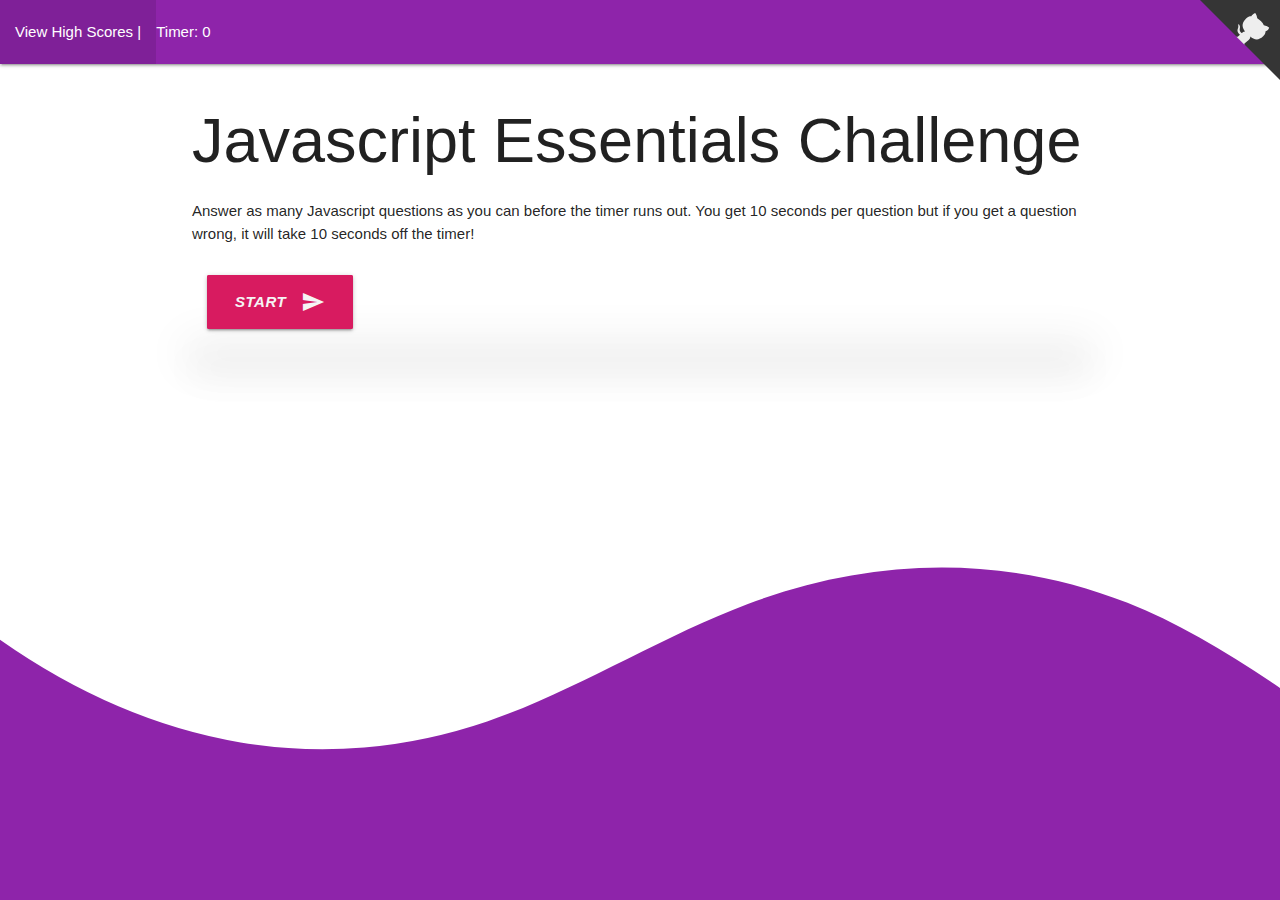
==== index.html @ c33bb9f9 "quiz functionality for timer displaying time score at the end" ====
<!DOCTYPE html>
<html lang="en">
  <head>
    <meta charset="UTF-8" />
    <!--Import Google Icon Font-->
    <link
      href="https://fonts.googleapis.com/icon?family=Material+Icons"
      rel="stylesheet"
    />
    <!--Import materialize.css-->
    <link
      rel="stylesheet"
      href="https://cdnjs.cloudflare.com/ajax/libs/materialize/1.0.0/css/materialize.min.css"
    />
    <!-- Link StyleSheet -->
    <link rel="stylesheet" href="./assets/style.css" />
    <!--Let browser know website is optimized for mobile-->
    <meta name="viewport" content="width=device-width, initial-scale=1.0" />
    <title>Javascript Quiz</title>
  </head>
  <body>
    <nav>
      <div class="nav-wrapper purple darken-1">
        <!-- Octocat in the Corner -->
        <a
          class="github-corner right"
          href="https://github.com/jessicablank/javascript-quiz"
          target="_blank"
        >
          <svg
            width="80"
            height="80"
            viewbox="0 0 250 250"
            title="Visit Me on GitHub"
          >
            <path d="M0 0h250v250" />
            <path
              class="octo-arm"
              d="M127.4 110c-14.6-9.2-9.4-19.5-9.4-19.5 3-7 1.5-11 1.5-11-1-6.2 3-2 3-2 4 4.7 2 11 2 11-2.2 10.4 5 14.8 9 16.2"
              fill="currentColor"
              style="transform-origin: 130px 110px"
            />
            <path
              class="octo-body"
              d="M113.2 114.3s3.6 1.6 4.7.6l15-13.7c3-2.4 6-3 8.2-2.7-8-11.2-14-25 3-41 4.7-4.4 10.6-6.4 16.2-6.4.6-1.6 3.6-7.3 11.8-10.7 0 0 4.5 2.7 6.8 16.5 4.3 2.7 8.3 6 12 9.8 3.3 3.5 6.7 8 8.6 12.3 14 3 16.8 8 16.8 8-3.4 8-9.4 11-11.4 11 0 5.8-2.3 11-7.5 15.5-16.4 16-30 9-40 .2 0 3-1 7-5.2 11l-13.3 11c-1 1 .5 5.3.8 5z"
              fill="currentColor"
            />
          </svg>
        </a>
        <ul id="nav-mobile" class="left hide-on-med-and-down">
          <li><a href="highscores.html">View High Scores |</a></li>
          <li class="timer"> Timer: <span id="time"> 0 </span></li>
        </ul>
      </div>
    </nav>

        <!-- Quiz Home Page -->
    <main class="container">
      <section id="home-page" class="show">
        <h1>Javascript Essentials Challenge</h1>
        <p>
          Answer as many Javascript questions as you can before the
          timer runs out. You get 10 seconds per question but if you get a question wrong, it will take 10 seconds
          off the timer!
        </p>
        <button
          class="btn pulse waves-effect waves-light btn-large"
          id="start-btn"
          type="submit"
          name="action"
        >
          Start
          <i class="material-icons right">send</i>
        </button>
        <div class="custom-shape-divider-bottom-1606973803">
          <svg
            data-name="Layer 1"
            xmlns="http://www.w3.org/2000/svg"
            viewBox="0 0 1200 120"
            preserveAspectRatio="none"
          >
            <path
              d="M985.66,92.83C906.67,72,823.78,31,743.84,14.19c-82.26-17.34-168.06-16.33-250.45.39-57.84,11.73-114,31.07-172,41.86A600.21,600.21,0,0,1,0,27.35V120H1200V95.8C1132.19,118.92,1055.71,111.31,985.66,92.83Z"
              class="shape-fill"
            ></path>
          </svg>
        </div>
      </section>
    </main>

<!-- Quiz Questions Page -->
    <article class="container">
      <div id="questions" class="hide">
          <h3 id="question-text"></h3>
          <div id="answers" class="answers"></div>
          <div class="custom-shape-divider-bottom-1607409541">
            <svg data-name="Layer 1" xmlns="http://www.w3.org/2000/svg" viewBox="0 0 1200 120" preserveAspectRatio="none">
                <path d="M0,0V46.29c47.79,22.2,103.59,32.17,158,28,70.36-5.37,136.33-33.31,206.8-37.5C438.64,32.43,512.34,53.67,583,72.05c69.27,18,138.3,24.88,209.4,13.08,36.15-6,69.85-17.84,104.45-29.34C989.49,25,1113-14.29,1200,52.47V0Z" opacity=".25" class="shape-fill"></path>
                <path d="M0,0V15.81C13,36.92,27.64,56.86,47.69,72.05,99.41,111.27,165,111,224.58,91.58c31.15-10.15,60.09-26.07,89.67-39.8,40.92-19,84.73-46,130.83-49.67,36.26-2.85,70.9,9.42,98.6,31.56,31.77,25.39,62.32,62,103.63,73,40.44,10.79,81.35-6.69,119.13-24.28s75.16-39,116.92-43.05c59.73-5.85,113.28,22.88,168.9,38.84,30.2,8.66,59,6.17,87.09-7.5,22.43-10.89,48-26.93,60.65-49.24V0Z" opacity=".5" class="shape-fill"></path>
                <path d="M0,0V5.63C149.93,59,314.09,71.32,475.83,42.57c43-7.64,84.23-20.12,127.61-26.46,59-8.63,112.48,12.24,165.56,35.4C827.93,77.22,886,95.24,951.2,90c86.53-7,172.46-45.71,248.8-84.81V0Z" class="shape-fill"></path>
            </svg>
        </div>
      </div>
    </article>

    <!-- Quiz Response Styling -->

    <section class="container z-depth-5">
      <div id="response" class="response hide">
      </div>
    </section>
<!-- Quiz End -->
    <section class="container">
      <div id="end-screen" class="quiz-end hide">
        <h2>Well Done!</h2>
        <p>You completed the quiz in <span id="quiz-time"></span>seconds.</p>
        <p>
          Enter your initials to save your time: <input type="text" id="user-initials" max=3 />
          <button id="submit">Save Score</button>
        </p>
        <div class="custom-shape-divider-bottom-1607061032">
          <svg data-name="Layer 1" xmlns="http://www.w3.org/2000/svg" viewBox="0 0 1200 120" preserveAspectRatio="none">
              <path d="M0,0V46.29c47.79,22.2,103.59,32.17,158,28,70.36-5.37,136.33-33.31,206.8-37.5C438.64,32.43,512.34,53.67,583,72.05c69.27,18,138.3,24.88,209.4,13.08,36.15-6,69.85-17.84,104.45-29.34C989.49,25,1113-14.29,1200,52.47V0Z" opacity=".25" class="shape-fill"></path>
              <path d="M0,0V15.81C13,36.92,27.64,56.86,47.69,72.05,99.41,111.27,165,111,224.58,91.58c31.15-10.15,60.09-26.07,89.67-39.8,40.92-19,84.73-46,130.83-49.67,36.26-2.85,70.9,9.42,98.6,31.56,31.77,25.39,62.32,62,103.63,73,40.44,10.79,81.35-6.69,119.13-24.28s75.16-39,116.92-43.05c59.73-5.85,113.28,22.88,168.9,38.84,30.2,8.66,59,6.17,87.09-7.5,22.43-10.89,48-26.93,60.65-49.24V0Z" opacity=".5" class="shape-fill"></path>
              <path d="M0,0V5.63C149.93,59,314.09,71.32,475.83,42.57c43-7.64,84.23-20.12,127.61-26.46,59-8.63,112.48,12.24,165.56,35.4C827.93,77.22,886,95.24,951.2,90c86.53-7,172.46-45.71,248.8-84.81V0Z" class="shape-fill"></path>
          </svg>
      </div>
      </div>
    </section>
    

    <!-- Compiled and minified JavaScript -->
    <script src=./assets/questions.js></script>
    <script src=./assets/quiz.js></script>
    
    <script
      src="https://code.jquery.com/jquery-3.5.1.min.js"
      integrity="sha256-9/aliU8dGd2tb6OSsuzixeV4y/faTqgFtohetphbbj0="
      crossorigin="anonymous"
    ></script>
    <script src="https://cdnjs.cloudflare.com/ajax/libs/materialize/1.0.0/js/materialize.min.js"></script>
    <script src="https://ajax.googleapis.com/ajax/libs/jquery/2.1.1/jquery.min.js"></script>
  </body>
</html>
---- assets/style.css ----
/* define primary colors */
nav-wrapper {
  background-color: #8e24aa;
}

#start-btn {
  background-color: #d81b60;
  color: #f5f5f5;
}

.custom-shape-divider-bottom-1606973803 {
  position: absolute;
  bottom: 0;
  left: 0;
  width: 100%;
  overflow: hidden;
  line-height: 0;
}

.custom-shape-divider-bottom-1606973803 svg {
  position: relative;
  display: block;
  width: calc(142% + 1.3px);
  height: 337px;
}

.custom-shape-divider-bottom-1606973803 .shape-fill {
  fill: #8E24AA;
}

button {
  background-color: #8e24aa;
  color: #f5f5f5;
  font-family: -apple-system, BlinkMacSystemFont, 'Segoe UI', Roboto, Oxygen, Ubuntu, Cantarell, 'Open Sans', 'Helvetica Neue', sans-serif;
  font-weight: bold;
  font-style: italic;
  margin: 1rem;
  padding: 1rem;
  border: 1px solid;
  -webkit-box-shadow: 5px 10px #f5f5f5;
          box-shadow: 5px 10px #f5f5f5;
  cursor: pointer;
}

#response {
  text-align: center;
  font-weight: bold;
  font-size: 10rem;
  background-color: #d81b60;
  color: #f5f5f5;
}

.custom-shape-divider-bottom-1607409541 {
  position: absolute;
  bottom: 0;
  left: 0;
  width: 100%;
  overflow: hidden;
  line-height: 0;
  -webkit-transform: rotate(180deg);
          transform: rotate(180deg);
}

.custom-shape-divider-bottom-1607409541 svg {
  position: relative;
  display: block;
  width: calc(100% + 1.3px);
  height: 150px;
}

.custom-shape-divider-bottom-1607409541 .shape-fill {
  fill: #D81B60;
}

.custom-shape-divider-bottom-1607061032 {
  position: absolute;
  bottom: 0;
  left: 0;
  width: 100%;
  overflow: hidden;
  line-height: 0;
  -webkit-transform: rotate(180deg);
          transform: rotate(180deg);
}

.custom-shape-divider-bottom-1607061032 svg {
  position: relative;
  display: block;
  width: calc(164% + 1.3px);
  height: 133px;
  -webkit-transform: rotateY(180deg);
          transform: rotateY(180deg);
}

.custom-shape-divider-bottom-1607061032 .shape-fill {
  fill: #D81B60;
}

/* Octocat in the Right Corner Start*/
.github-corner svg {
  position: absolute;
  right: 0;
  top: 0;
  color: #eeeeee;
  fill: #353535;
}

.github-corner:hover .octo-arm {
  -webkit-animation: octocat-wave .56s;
          animation: octocat-wave .56s;
}

@-webkit-keyframes octocat-wave {
  0%, 100% {
    -webkit-transform: rotate(0);
            transform: rotate(0);
  }
  20%, 60% {
    -webkit-transform: rotate(-20deg);
            transform: rotate(-20deg);
  }
  40%, 80% {
    -webkit-transform: rotate(10deg);
            transform: rotate(10deg);
  }
}

@keyframes octocat-wave {
  0%, 100% {
    -webkit-transform: rotate(0);
            transform: rotate(0);
  }
  20%, 60% {
    -webkit-transform: rotate(-20deg);
            transform: rotate(-20deg);
  }
  40%, 80% {
    -webkit-transform: rotate(10deg);
            transform: rotate(10deg);
  }
}
/*# sourceMappingURL=style.css.map */
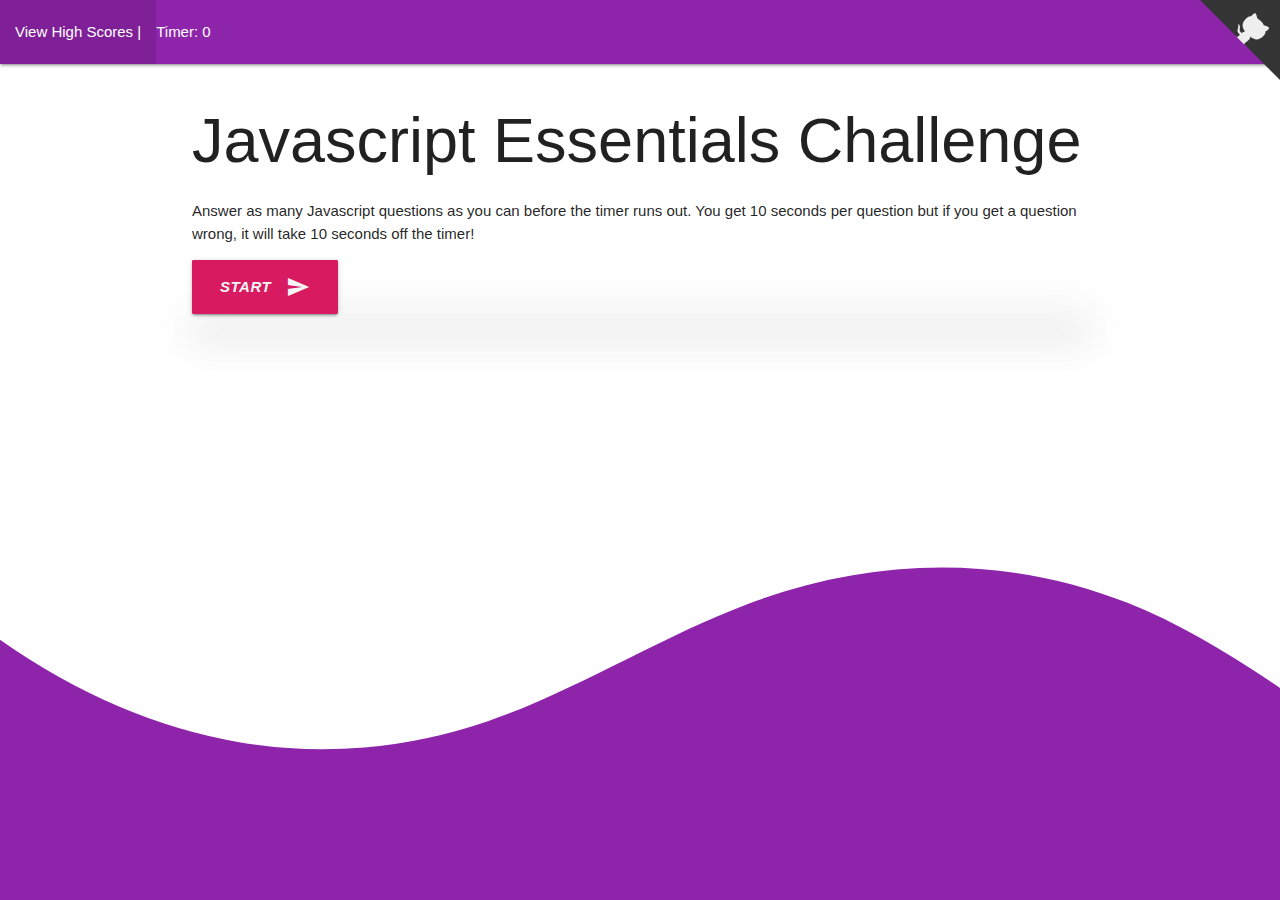
==== commit 0583433c: "updated error message if user attempts to save high score without entering initials, also updated so" ====
--- a/index.html
+++ b/index.html
@@ -113,9 +113,16 @@
     <section class="container">
       <div id="end-screen" class="quiz-end hide">
         <h2>Well Done!</h2>
-        <p>You completed the quiz in <span id="quiz-time"></span>seconds.</p>
+        <p>You completed the quiz in <span class="quiz-results" id="quiz-time"> </span> seconds.</p>
+        <p>And you answered <span class="quiz-results" id="quiz-score"> </span> questions correctly.
+        That's a <span class="quiz-results" id="quiz-score-percent"></span> percent success rate.</p>
         <p>
-          Enter your initials to save your time: <input type="text" id="user-initials" max=3 />
+          Enter your initials below to save your time and score: 
+          <div class="input-field">
+            <i class="material-icons prefix">account_circle</i>
+          <input type="text" id="user-initials" maxlength="3" class="validate" required />
+          <span class="helper-text" id="highScore-helper" data-error="You gotta enter some initials!" data-success="nice!">Please enter up to 3 letters</span>
+        </div>
           <button id="submit">Save Score</button>
         </p>
         <div class="custom-shape-divider-bottom-1607061032">
@@ -132,6 +139,7 @@
     <!-- Compiled and minified JavaScript -->
     <script src=./assets/questions.js></script>
     <script src=./assets/quiz.js></script>
+    <script src=./assets/highscores.js></script>
     
     <script
       src="https://code.jquery.com/jquery-3.5.1.min.js"
--- a/assets/style.css
+++ b/assets/style.css
@@ -3,9 +3,29 @@
   background-color: #8e24aa;
 }
 
-#start-btn {
+#start-btn, #clear-btn {
   background-color: #d81b60;
   color: #f5f5f5;
+  font-style: italic;
+  font-weight: bold;
+}
+
+.answer {
+  background-color: #8e24aa;
+  color: #f5f5f5;
+  font-family: -apple-system, BlinkMacSystemFont, 'Segoe UI', Roboto, Oxygen, Ubuntu, Cantarell, 'Open Sans', 'Helvetica Neue', sans-serif;
+  font-weight: bold;
+  margin: 1rem;
+  padding: 1rem;
+  border: 1px solid;
+  -webkit-box-shadow: 5px 10px #f5f5f5;
+          box-shadow: 5px 10px #f5f5f5;
+  cursor: pointer;
+}
+
+.quiz-results {
+  color: #8e24aa;
+  font-weight: bold;
 }
 
 .custom-shape-divider-bottom-1606973803 {
@@ -28,24 +48,10 @@
   fill: #8E24AA;
 }
 
-button {
-  background-color: #8e24aa;
-  color: #f5f5f5;
-  font-family: -apple-system, BlinkMacSystemFont, 'Segoe UI', Roboto, Oxygen, Ubuntu, Cantarell, 'Open Sans', 'Helvetica Neue', sans-serif;
-  font-weight: bold;
-  font-style: italic;
-  margin: 1rem;
-  padding: 1rem;
-  border: 1px solid;
-  -webkit-box-shadow: 5px 10px #f5f5f5;
-          box-shadow: 5px 10px #f5f5f5;
-  cursor: pointer;
-}
-
 #response {
   text-align: center;
   font-weight: bold;
-  font-size: 10rem;
+  font-size: 8rem;
   background-color: #d81b60;
   color: #f5f5f5;
 }
